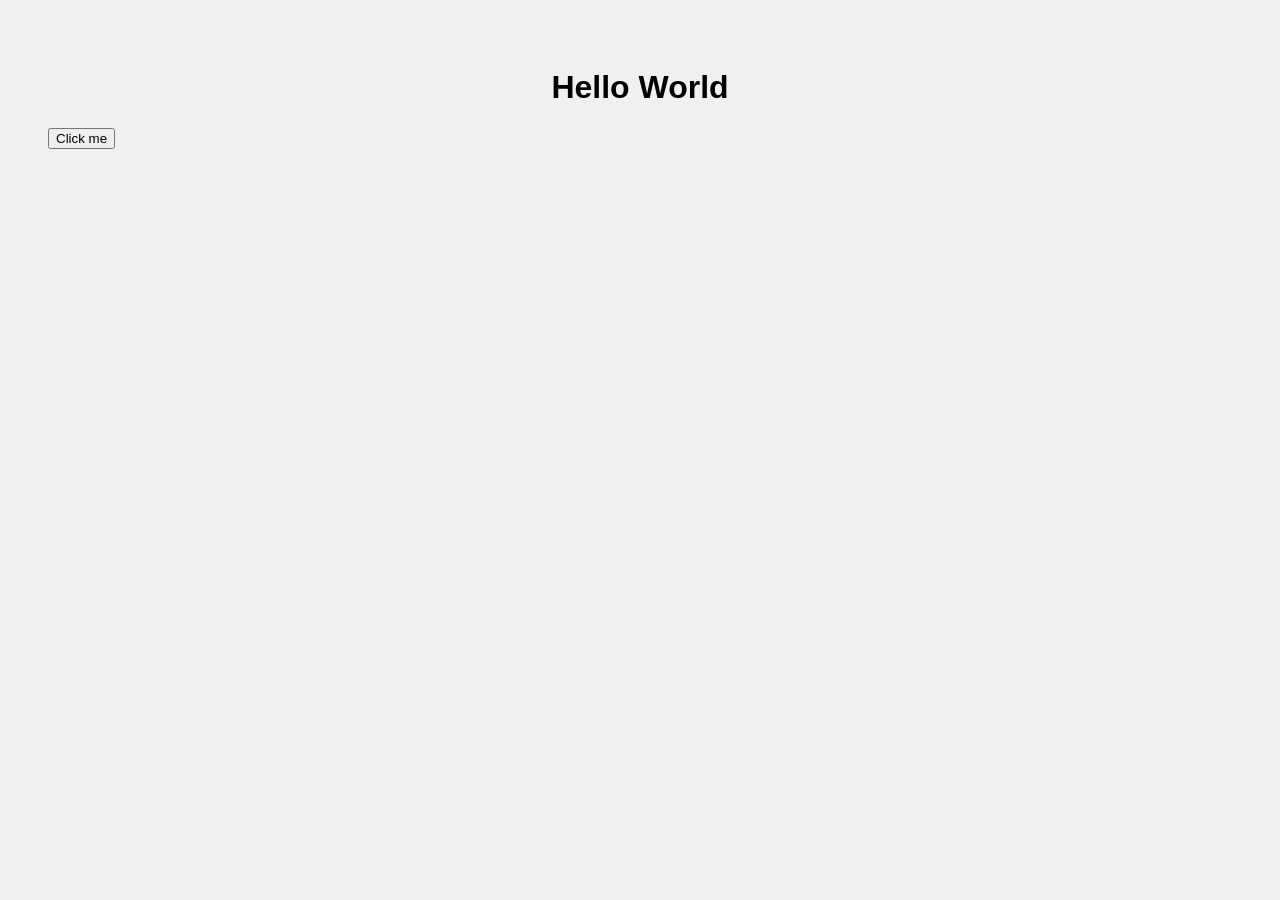
==== index.html @ d874b31b "Initial commit" ====
<!DOCTYPE html>
<html>
<head>
    <meta charset="UTF-8">
    <title>My Website</title>
    <link rel="stylesheet" href="style.css">
</head>
<body>

    <h1>Hello World</h1>
    <button id="btn">Click me</button>

    <script src="script.js"></script>
</body>
</html>
---- style.css ----
h1  {
    text-align: center;
}

body {
    font-family: Arial;
    background: #f0f0f0;
    padding: 40px;
}
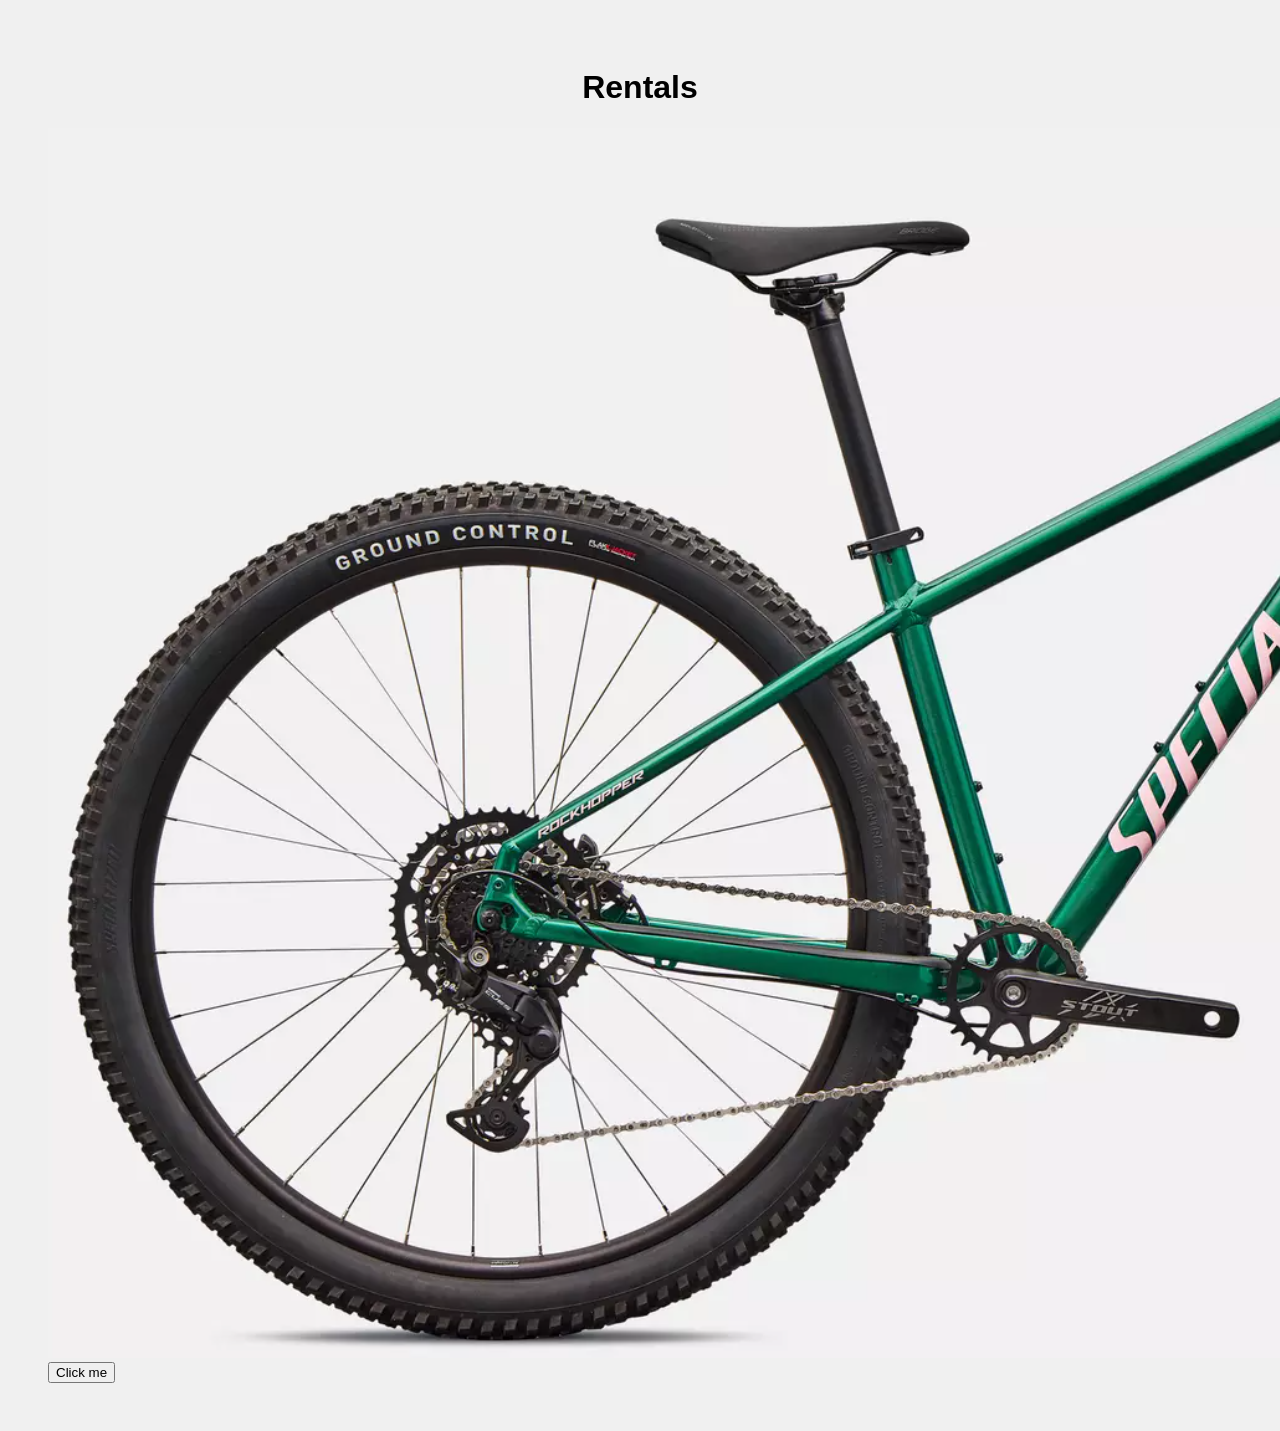
==== commit 526cf273: "picture" ====
--- a/index.html
+++ b/index.html
@@ -3,11 +3,13 @@
 <head>
     <meta charset="UTF-8">
     <title>My Website</title>
-    <link rel="stylesheet" href="style.css">
+    <link rel="stylesheet" href="style.css?v=3">
+    <link rel="icon" type="image/png" href="SiteIcon.png?v=1">
 </head>
 <body>
 
-    <h1>Hello World</h1>
+    <h1>Rentals</h1>
+    <img src="bike1.png" alt="A bike1">
     <button id="btn">Click me</button>
 
     <script src="script.js"></script>
--- a/style.css
+++ b/style.css
@@ -1,4 +1,4 @@
-h1  {
+h1 {
     text-align: center;
 }
 
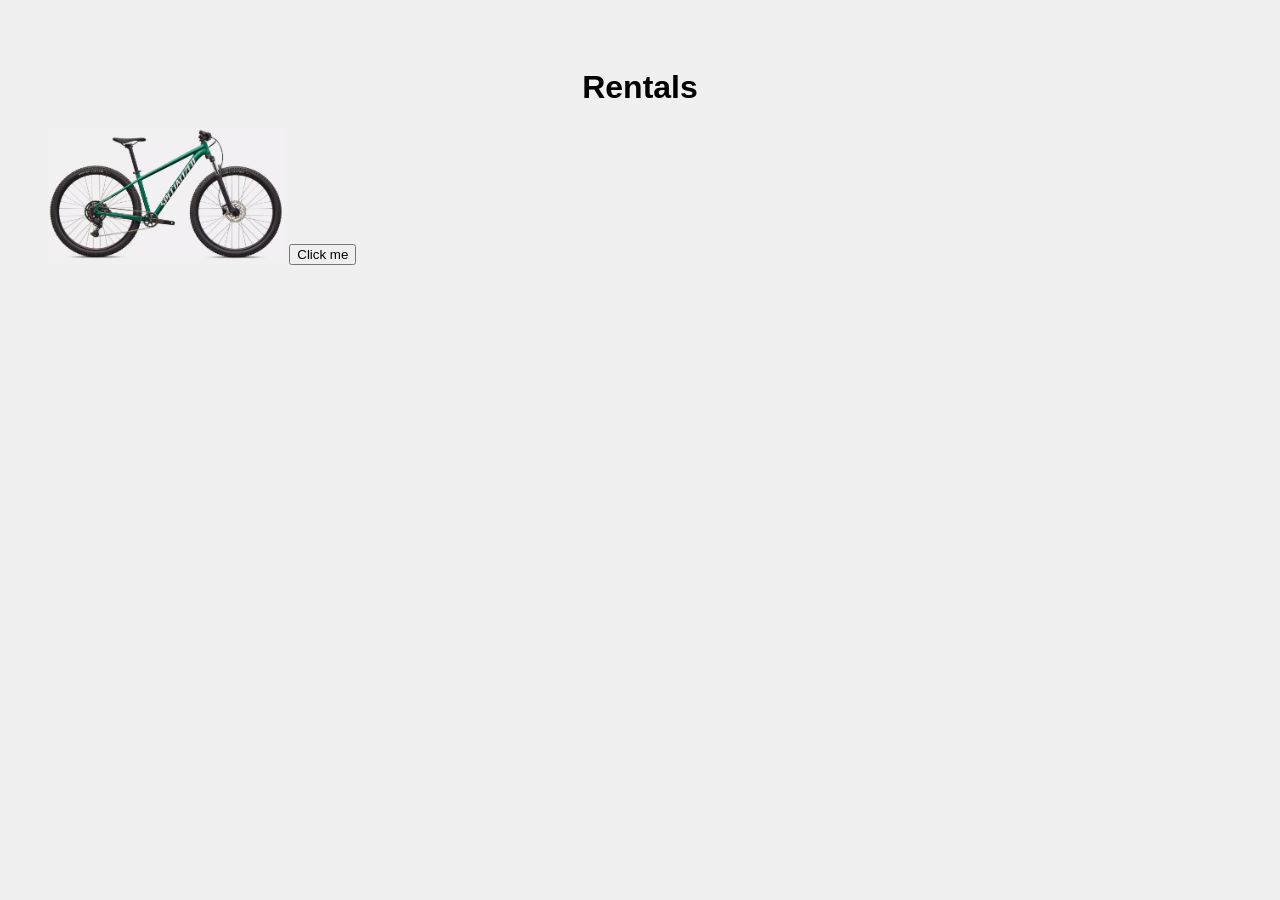
==== commit f99fbdcd: "Update index.html" ====
--- a/index.html
+++ b/index.html
@@ -9,7 +9,7 @@
 <body>
 
     <h1>Rentals</h1>
-    <img src="bike1.png" alt="A bike1">
+    <img src="bike1.png" alt="A bike1" style="width:20%;">
     <button id="btn">Click me</button>
 
     <script src="script.js"></script>
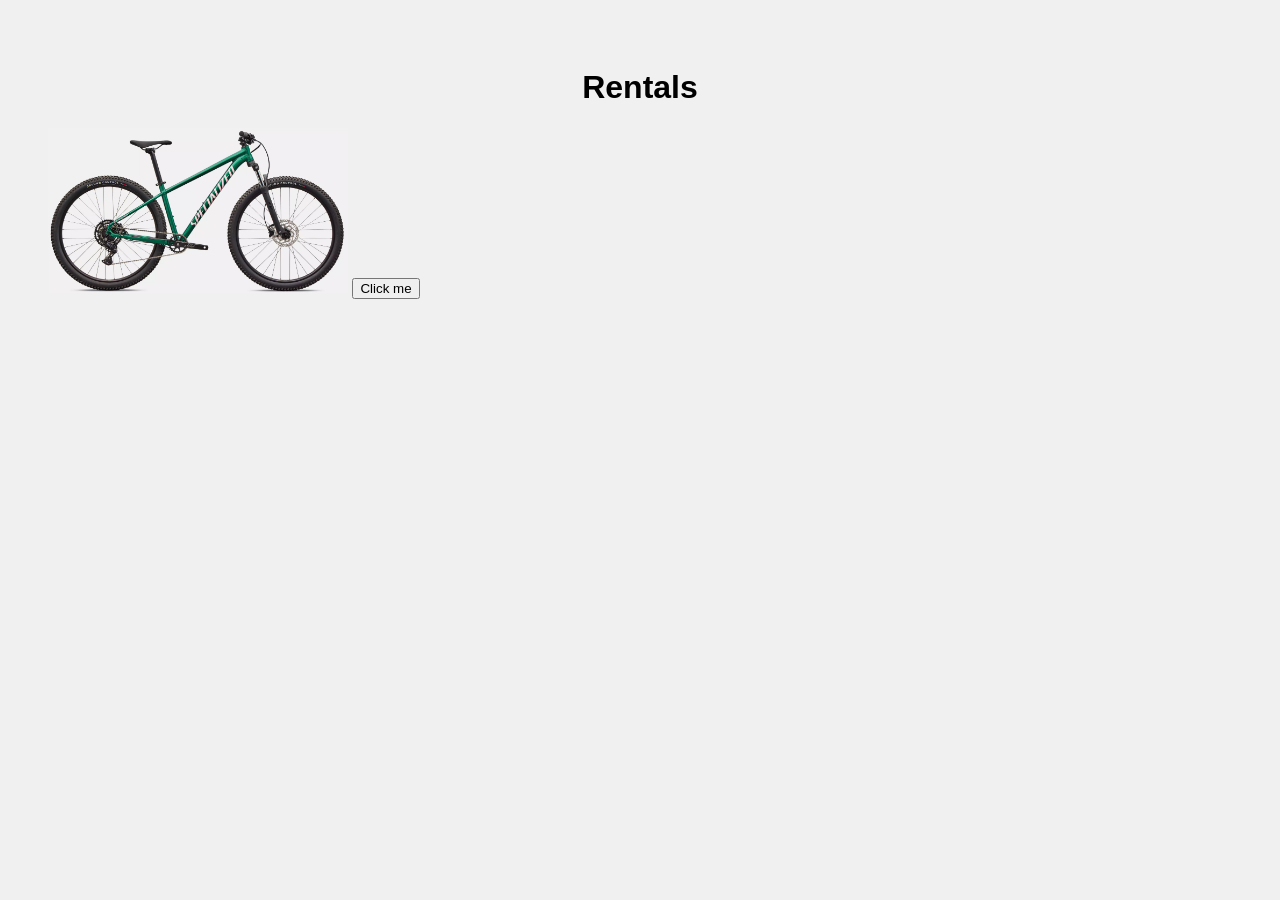
==== commit d6b6b6e0: "Update index.html" ====
--- a/index.html
+++ b/index.html
@@ -9,7 +9,7 @@
 <body>
 
     <h1>Rentals</h1>
-    <img src="bike1.png" alt="A bike1" style="width:20%;">
+    <img src="bike1.png" alt="A bike1" width="300">
     <button id="btn">Click me</button>
 
     <script src="script.js"></script>
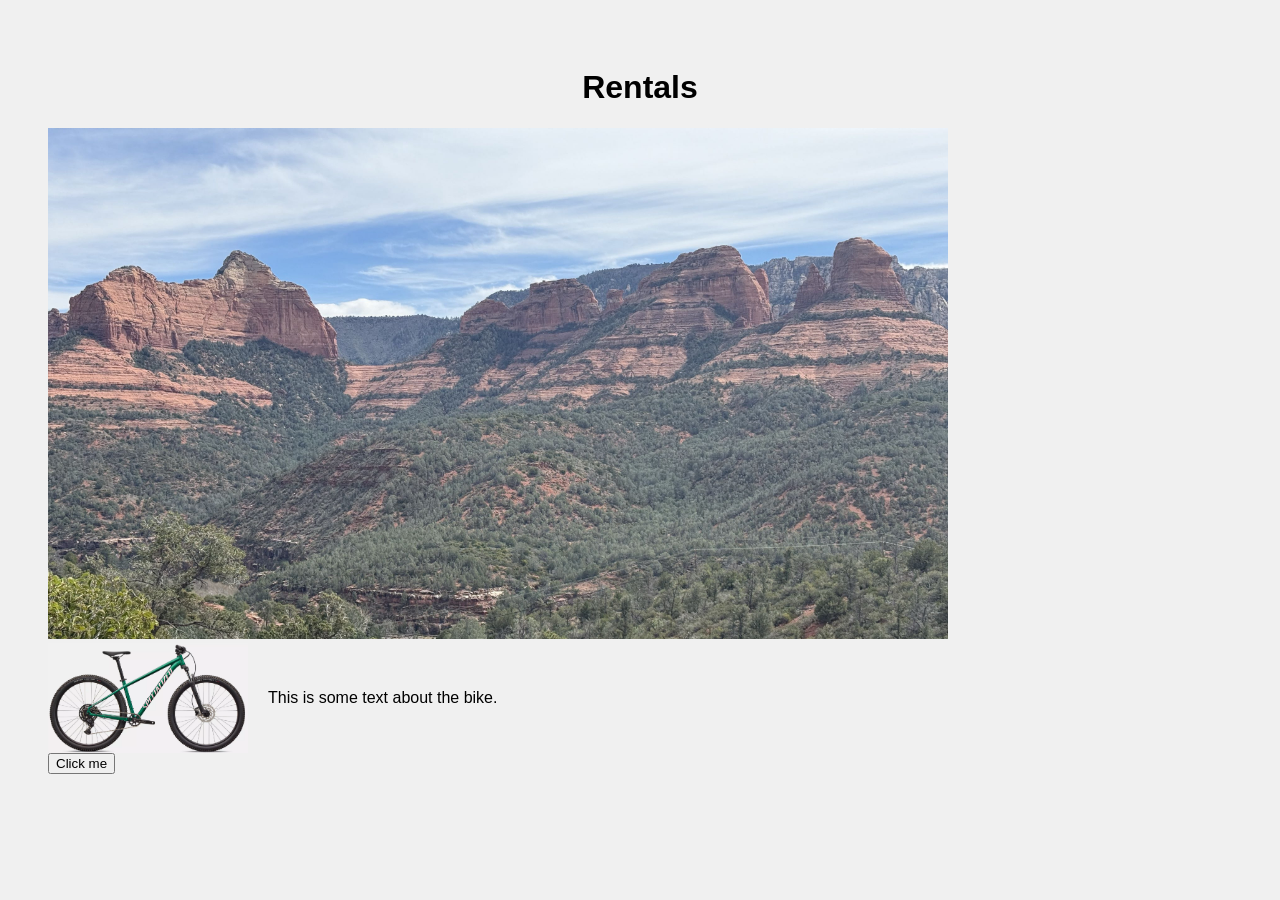
==== commit 0175d60b: "3 3" ====
--- a/index.html
+++ b/index.html
@@ -9,7 +9,14 @@
 <body>
 
     <h1>Rentals</h1>
-    <img src="bike1.png" alt="A bike1" width="300">
+
+    <img src="Background.png" alt="Mountain background" width="900">
+
+    <div class="section">
+        <img src="bike1.png" alt="A bike1" width="300">
+        <p>This is some text about the bike.</p>
+    </div>
+
     <button id="btn">Click me</button>
 
     <script src="script.js"></script>
--- a/style.css
+++ b/style.css
@@ -6,4 +6,14 @@
     font-family: Arial;
     background: #f0f0f0;
     padding: 40px;
+}
+
+.section {
+    display: flex;
+    align-items: center;
+    gap: 20px;
+}
+
+.section img {
+    width: 200px;
 }
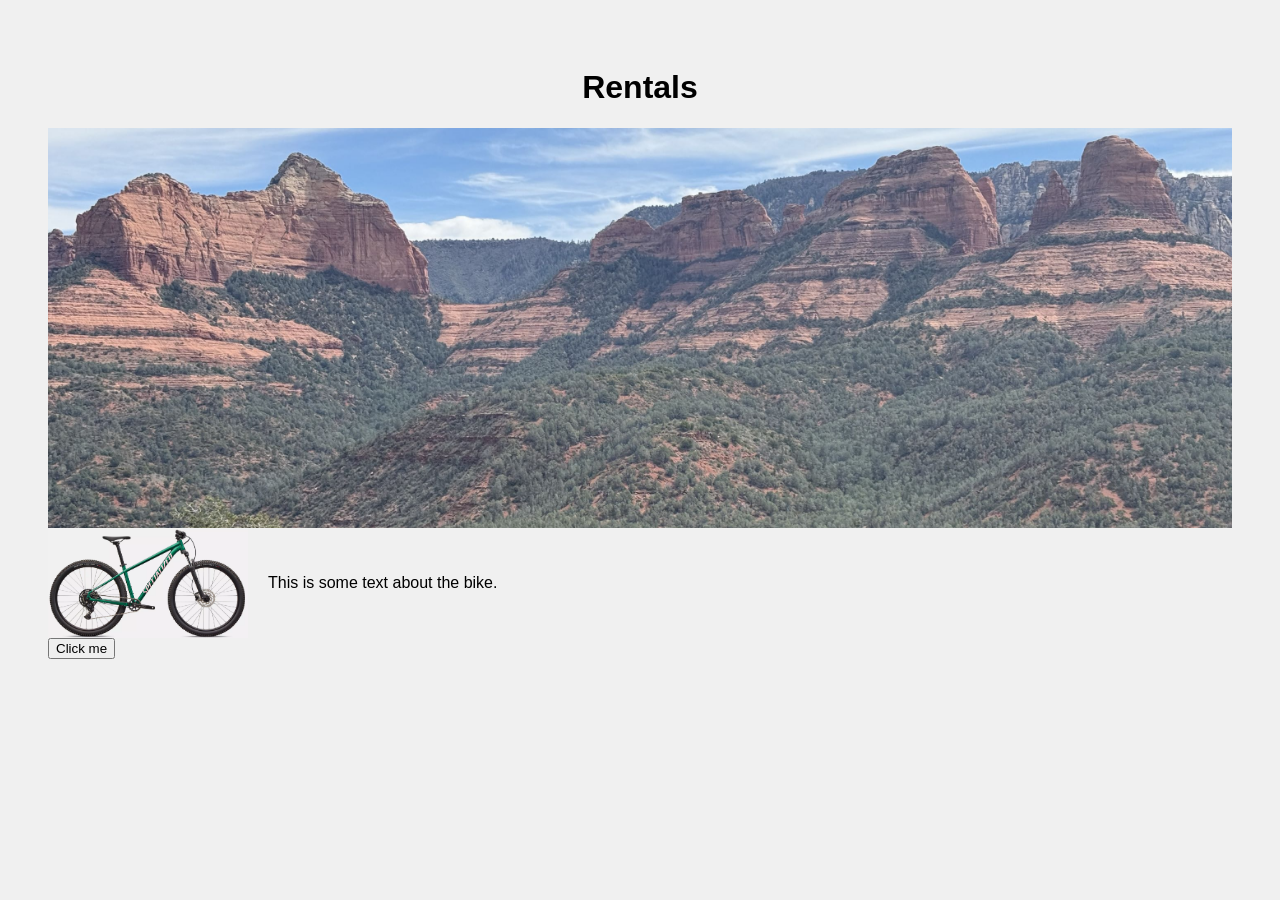
==== commit 0c6126a2: "b b" ====
--- a/index.html
+++ b/index.html
@@ -10,8 +10,8 @@
 
     <h1>Rentals</h1>
 
-    <img src="Background.png" alt="Mountain background" width="900">
-
+    <div class="background"></div>
+   
     <div class="section">
         <img src="bike1.png" alt="A bike1" width="300">
         <p>This is some text about the bike.</p>
--- a/style.css
+++ b/style.css
@@ -16,4 +16,13 @@
 
 .section img {
     width: 200px;
+}
+
+.background {
+    background-image: url("Background.png");
+    background-size: cover;
+    background-position: center;
+    background-repeat: no-repeat;
+    width: 100%;
+    height: 400px;
 }
